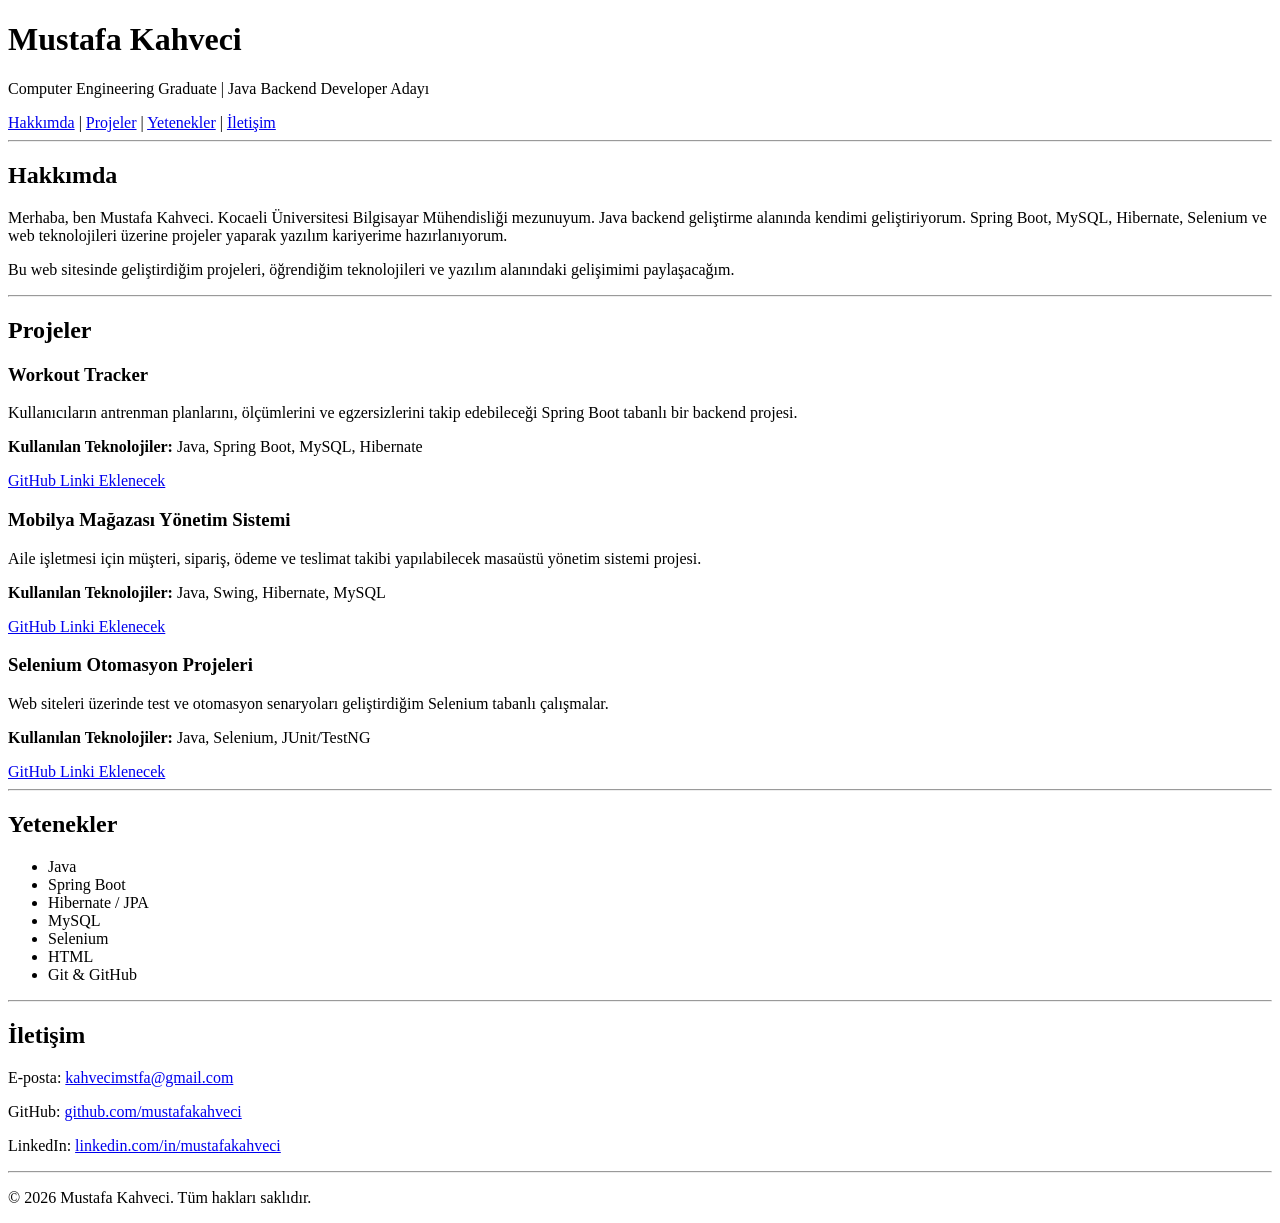
==== index.html @ 591e9c38 "file name edited" ====
<!DOCTYPE html>
<html lang="tr">
<head>
  <meta charset="UTF-8">
  <meta name="viewport" content="width=device-width, initial-scale=1.0">
  <title>Mustafa Kahveci | Portfolio</title>
</head>
<body>

  <header>
    <h1>Mustafa Kahveci</h1>
    <p>Computer Engineering Graduate | Java Backend Developer Adayı</p>

    <nav>
      <a href="#about">Hakkımda</a> |
      <a href="#projects">Projeler</a> |
      <a href="#skills">Yetenekler</a> |
      <a href="#contact">İletişim</a>
    </nav>
  </header>

  <hr>

  <main>

    <section id="about">
      <h2>Hakkımda</h2>
      <p>
        Merhaba, ben Mustafa Kahveci. Kocaeli Üniversitesi Bilgisayar Mühendisliği mezunuyum.
        Java backend geliştirme alanında kendimi geliştiriyorum. Spring Boot, MySQL, Hibernate,
        Selenium ve web teknolojileri üzerine projeler yaparak yazılım kariyerime hazırlanıyorum.
      </p>
      <p>
        Bu web sitesinde geliştirdiğim projeleri, öğrendiğim teknolojileri ve yazılım alanındaki
        gelişimimi paylaşacağım.
      </p>
    </section>

    <hr>

    <section id="projects">
      <h2>Projeler</h2>

      <article>
        <h3>Workout Tracker</h3>
        <p>
          Kullanıcıların antrenman planlarını, ölçümlerini ve egzersizlerini takip edebileceği
          Spring Boot tabanlı bir backend projesi.
        </p>
        <p><strong>Kullanılan Teknolojiler:</strong> Java, Spring Boot, MySQL, Hibernate</p>
        <a href="#" target="_blank">GitHub Linki Eklenecek</a>
      </article>

      <article>
        <h3>Mobilya Mağazası Yönetim Sistemi</h3>
        <p>
          Aile işletmesi için müşteri, sipariş, ödeme ve teslimat takibi yapılabilecek masaüstü
          yönetim sistemi projesi.
        </p>
        <p><strong>Kullanılan Teknolojiler:</strong> Java, Swing, Hibernate, MySQL</p>
        <a href="#" target="_blank">GitHub Linki Eklenecek</a>
      </article>

      <article>
        <h3>Selenium Otomasyon Projeleri</h3>
        <p>
          Web siteleri üzerinde test ve otomasyon senaryoları geliştirdiğim Selenium tabanlı çalışmalar.
        </p>
        <p><strong>Kullanılan Teknolojiler:</strong> Java, Selenium, JUnit/TestNG</p>
        <a href="#" target="_blank">GitHub Linki Eklenecek</a>
      </article>

    </section>

    <hr>

    <section id="skills">
      <h2>Yetenekler</h2>
      <ul>
        <li>Java</li>
        <li>Spring Boot</li>
        <li>Hibernate / JPA</li>
        <li>MySQL</li>
        <li>Selenium</li>
        <li>HTML</li>
        <li>Git & GitHub</li>
      </ul>
    </section>

    <hr>

    <section id="contact">
      <h2>İletişim</h2>
      <p>E-posta: <a href="kahvecimstfa@gmail.com">kahvecimstfa@gmail.com</a></p>
      <p>GitHub: <a href="https://github.com/mustafakahveci" target="_blank">github.com/mustafakahveci</a></p>
      <p>LinkedIn: <a href="https://www.linkedin.com/in/mustafakahveci" target="_blank">linkedin.com/in/mustafakahveci</a></p>
    </section>

  </main>

  <hr>

  <footer>
    <p>&copy; 2026 Mustafa Kahveci. Tüm hakları saklıdır.</p>
  </footer>

</body>
</html>
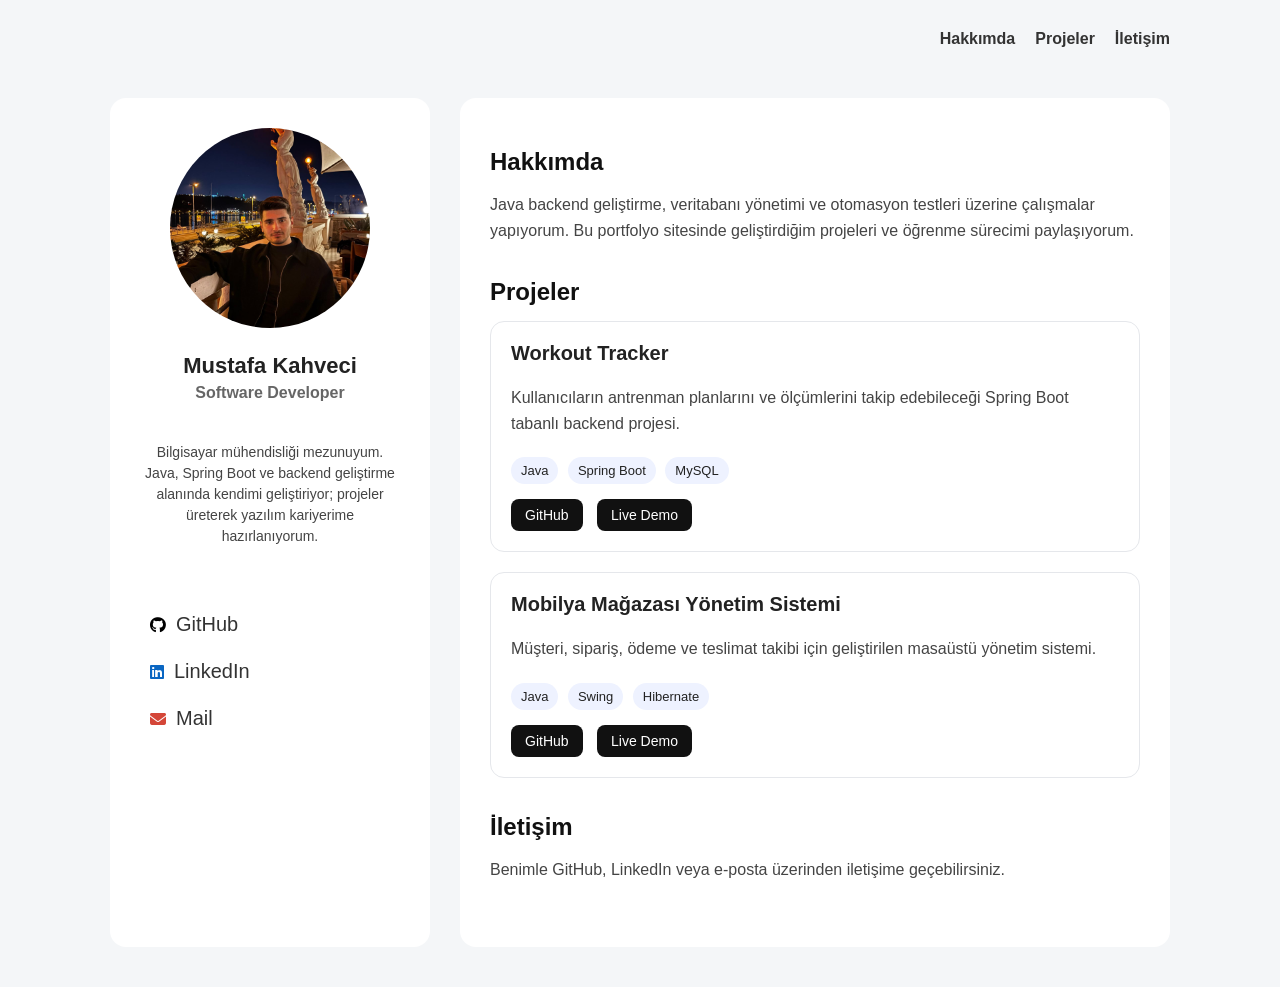
==== commit 98826521: "v2:added social links and project showcase" ====
--- a/index.html
+++ b/index.html
@@ -3,106 +3,97 @@
 <head>
   <meta charset="UTF-8">
   <meta name="viewport" content="width=device-width, initial-scale=1.0">
-  <title>Mustafa Kahveci | Portfolio</title>
+  <link rel="stylesheet" href="https://cdnjs.cloudflare.com/ajax/libs/font-awesome/6.5.0/css/all.min.css">
+  <link rel="stylesheet" href="style.css">
+  <title>Mustafa Kahveci</title>
 </head>
 <body>
 
-  <header>
-    <h1>Mustafa Kahveci</h1>
-    <p>Computer Engineering Graduate | Java Backend Developer Adayı</p>
+  <nav class="navbar">
+       <a href="#about">Hakkımda</a>
+       <a href="#projects">Projeler</a>
+       <a href="#contact">İletişim</a>
+  </nav>
 
-    <nav>
-      <a href="#about">Hakkımda</a> |
-      <a href="#projects">Projeler</a> |
-      <a href="#skills">Yetenekler</a> |
-      <a href="#contact">İletişim</a>
-    </nav>
-  </header>
+  <main class="container">
 
-  <hr>
+    <aside class="profile-card">
+      <img src="images/profile.jpg" alt="Mustafa Kahveci profil fotoğrafı">
 
-  <main>
+      <h1 >Mustafa Kahveci</h1>
+      <h2>Software Developer</h2>
 
-    <section id="about">
-      <h2>Hakkımda</h2>
       <p>
-        Merhaba, ben Mustafa Kahveci. Kocaeli Üniversitesi Bilgisayar Mühendisliği mezunuyum.
-        Java backend geliştirme alanında kendimi geliştiriyorum. Spring Boot, MySQL, Hibernate,
-        Selenium ve web teknolojileri üzerine projeler yaparak yazılım kariyerime hazırlanıyorum.
+        Bilgisayar mühendisliği mezunuyum. Java, Spring Boot ve backend geliştirme
+        alanında kendimi geliştiriyor; projeler üreterek yazılım kariyerime hazırlanıyorum.
       </p>
-      <p>
-        Bu web sitesinde geliştirdiğim projeleri, öğrendiğim teknolojileri ve yazılım alanındaki
-        gelişimimi paylaşacağım.
-      </p>
-    </section>
 
-    <hr>
+      <div class="social-links">
+        <a href="https://github.com/mustafakahveci" target="_blank">
+          <i class="fa-brands fa-github"></i>GitHub</a>
 
-    <section id="projects">
-      <h2>Projeler</h2>
+        <a href="https://www.linkedin.com/in/mustafakahveci/" target="_blank">
+          <i class="fa-brands fa-linkedin"></i>LinkedIn</a>
 
-      <article>
-        <h3>Workout Tracker</h3>
+        <a href="mailto:kahvecimstfa@gmail.com" target="_blank">
+          <i class="fa-solid fa-envelope"></i>Mail</a>
+      </div>
+    </aside>
+
+    <section class="content">
+
+      <section id="about">
+        <h2>Hakkımda</h2>
         <p>
-          Kullanıcıların antrenman planlarını, ölçümlerini ve egzersizlerini takip edebileceği
-          Spring Boot tabanlı bir backend projesi.
+          Java backend geliştirme, veritabanı yönetimi ve otomasyon testleri üzerine
+          çalışmalar yapıyorum. Bu portfolyo sitesinde geliştirdiğim projeleri ve
+          öğrenme sürecimi paylaşıyorum.
         </p>
-        <p><strong>Kullanılan Teknolojiler:</strong> Java, Spring Boot, MySQL, Hibernate</p>
-        <a href="#" target="_blank">GitHub Linki Eklenecek</a>
-      </article>
+      </section>
 
-      <article>
-        <h3>Mobilya Mağazası Yönetim Sistemi</h3>
-        <p>
-          Aile işletmesi için müşteri, sipariş, ödeme ve teslimat takibi yapılabilecek masaüstü
-          yönetim sistemi projesi.
-        </p>
-        <p><strong>Kullanılan Teknolojiler:</strong> Java, Swing, Hibernate, MySQL</p>
-        <a href="#" target="_blank">GitHub Linki Eklenecek</a>
-      </article>
+      <section id="projects">
+        <h2>Projeler</h2>
 
-      <article>
-        <h3>Selenium Otomasyon Projeleri</h3>
-        <p>
-          Web siteleri üzerinde test ve otomasyon senaryoları geliştirdiğim Selenium tabanlı çalışmalar.
-        </p>
-        <p><strong>Kullanılan Teknolojiler:</strong> Java, Selenium, JUnit/TestNG</p>
-        <a href="#" target="_blank">GitHub Linki Eklenecek</a>
-      </article>
+        <article class="project-card">
+          <h3>Workout Tracker</h3>
+          <p>
+            Kullanıcıların antrenman planlarını ve ölçümlerini takip edebileceği
+            Spring Boot tabanlı backend projesi.
+          </p>
+          <span>Java</span>
+          <span>Spring Boot</span>
+          <span>MySQL</span>
+          <div class="project-links">
+            <a href="#" target="_blank">GitHub</a>
+            <a href="#" target="_blank">Live Demo</a>
+          </div>
+        </article>
 
-    </section>
+        <article class="project-card">
+          <h3>Mobilya Mağazası Yönetim Sistemi</h3>
+          <p>
+            Müşteri, sipariş, ödeme ve teslimat takibi için geliştirilen masaüstü
+            yönetim sistemi.
+          </p>
+          <span>Java</span>
+          <span>Swing</span>
+          <span>Hibernate</span>
+          <div class="project-links">
+            <a href="#" target="_blank">GitHub</a>
+            <a href="#" target="_blank">Live Demo</a>
+          </div>
+        </article>
 
-    <hr>
+      </section>
 
-    <section id="skills">
-      <h2>Yetenekler</h2>
-      <ul>
-        <li>Java</li>
-        <li>Spring Boot</li>
-        <li>Hibernate / JPA</li>
-        <li>MySQL</li>
-        <li>Selenium</li>
-        <li>HTML</li>
-        <li>Git & GitHub</li>
-      </ul>
-    </section>
+      <section id="contact">
+        <h2>İletişim</h2>
+        <p>Benimle GitHub, LinkedIn veya e-posta üzerinden iletişime geçebilirsiniz.</p>
+      </section>
 
-    <hr>
-
-    <section id="contact">
-      <h2>İletişim</h2>
-      <p>E-posta: <a href="kahvecimstfa@gmail.com">kahvecimstfa@gmail.com</a></p>
-      <p>GitHub: <a href="https://github.com/mustafakahveci" target="_blank">github.com/mustafakahveci</a></p>
-      <p>LinkedIn: <a href="https://www.linkedin.com/in/mustafakahveci" target="_blank">linkedin.com/in/mustafakahveci</a></p>
     </section>
 
   </main>
 
-  <hr>
-
-  <footer>
-    <p>&copy; 2026 Mustafa Kahveci. Tüm hakları saklıdır.</p>
-  </footer>
-
 </body>
 </html>
--- a/style.css
+++ b/style.css
@@ -0,0 +1,220 @@
+* {
+  box-sizing: border-box;
+}
+
+html {
+  scroll-behavior: smooth;
+}
+
+body {
+  margin: 0;
+  font-family: Arial, sans-serif;
+  background-color: #f4f6f8;
+  color: #222;
+}
+
+.container {
+  max-width: 1100px;
+  margin: 20px auto;
+  padding: 20px;
+  display: flex;
+  gap: 30px;
+}
+
+.profile-card {
+  width: 320px;
+  background-color: white;
+  padding: 30px;
+  border-radius: 16px;
+  text-align: center;
+}
+
+.content {
+  flex: 1;
+  background-color: white;
+  padding: 30px;
+  border-radius: 16px;
+}
+
+.profile-card img {
+  width: 200px;
+  height: 200px;
+  border-radius: 50%;
+  object-fit: cover;
+  display: block;
+  margin: 0 auto 20px;
+}
+
+.profile-card h1 {
+  margin: 25px 0 5px;
+  font-size: 22px;
+}
+
+.profile-card h2 {
+  margin: 5px 0 15px;
+  font-size: 16px;
+  color: #666;
+}
+
+.profile-card p {
+  font-size: 14px;
+  line-height: 1.5;
+  color: #444;
+  margin-top: 40px;
+}
+
+.social-links {
+  margin-top: 60px;
+  display: flex;
+  flex-direction: column;
+  align-items: flex-start;
+}
+
+.social-links a {
+  text-decoration: none;
+  color: #333;
+  margin-bottom: 12px;
+  font-size: 20px;
+  display: flex;
+  align-items: center;
+  gap: 10px;
+  padding: 6px 10px;
+  border-radius: 8px;
+  transition: 0.2s;
+}
+
+.social-links a i {
+  font-size: 16px;
+}
+
+.social-links a:hover {
+  background-color: #f0f0f0;
+}
+
+.fa-github {
+  color: #000;
+}
+
+.fa-linkedin {
+  color: #0a66c2;
+}
+
+.fa-envelope {
+  color: #d44638;
+}
+
+.content section {
+  margin-bottom: 35px;
+}
+
+.content h2 {
+  font-size: 24px;
+  margin-bottom: 15px;
+  color: #111;
+}
+
+.content p {
+  line-height: 1.6;
+  color: #444;
+}
+
+.project-card {
+  border: 1px solid #e5e7eb;
+  padding: 20px;
+  border-radius: 14px;
+  margin-bottom: 20px;
+  background-color: #ffffff;
+  transition: 0.2s;
+}
+
+.project-card h3 {
+  margin-top: 0;
+  font-size: 20px;
+}
+
+.project-card span {
+  display: inline-block;
+  margin: 5px 5px 0 0;
+  padding: 6px 10px;
+  background-color: #eef2ff;
+  border-radius: 20px;
+  font-size: 13px;
+}
+
+.project-card:hover {
+  box-shadow: 0 8px 20px rgba(0, 0, 0, 0.08);
+  transform: translateY(-3px);
+  transition: 0.2s;
+}
+
+.project-links {
+  margin-top: 15px;
+}
+
+.project-links a {
+  display: inline-block;
+  margin-right: 10px;
+  padding: 8px 14px;
+  text-decoration: none;
+  border-radius: 8px;
+  font-size: 14px;
+  background-color: #111;
+  color: white;
+  transition: 0.2s;
+}
+
+.project-links a:hover {
+  background-color: #333;
+}
+
+.navbar {
+  max-width: 1100px;
+  margin: 20px auto;
+  padding: 10px 20px;
+  display: flex;
+  justify-content: flex-end;
+  gap: 20px;
+}
+
+.navbar a {
+  text-decoration: none;
+  color: #333;
+  font-weight: bold;
+}
+
+.navbar a:hover {
+  color: #000;
+}
+
+@media (max-width: 768px) {
+  .container {
+    flex-direction: column;
+    margin: 20px auto;
+    padding: 15px;
+  }
+
+  .profile-card {
+    width: 100%;
+  }
+
+  .content {
+    width: 100%;
+  }
+
+  .profile-card img {
+    width: 100px;
+    height: 100px;
+  }
+
+  .content h2 {
+    font-size: 22px;
+  }
+
+  .project-card h3 {
+    font-size: 18px;
+  }
+
+  .project-links a {
+    margin-bottom: 8px;
+  }
+}
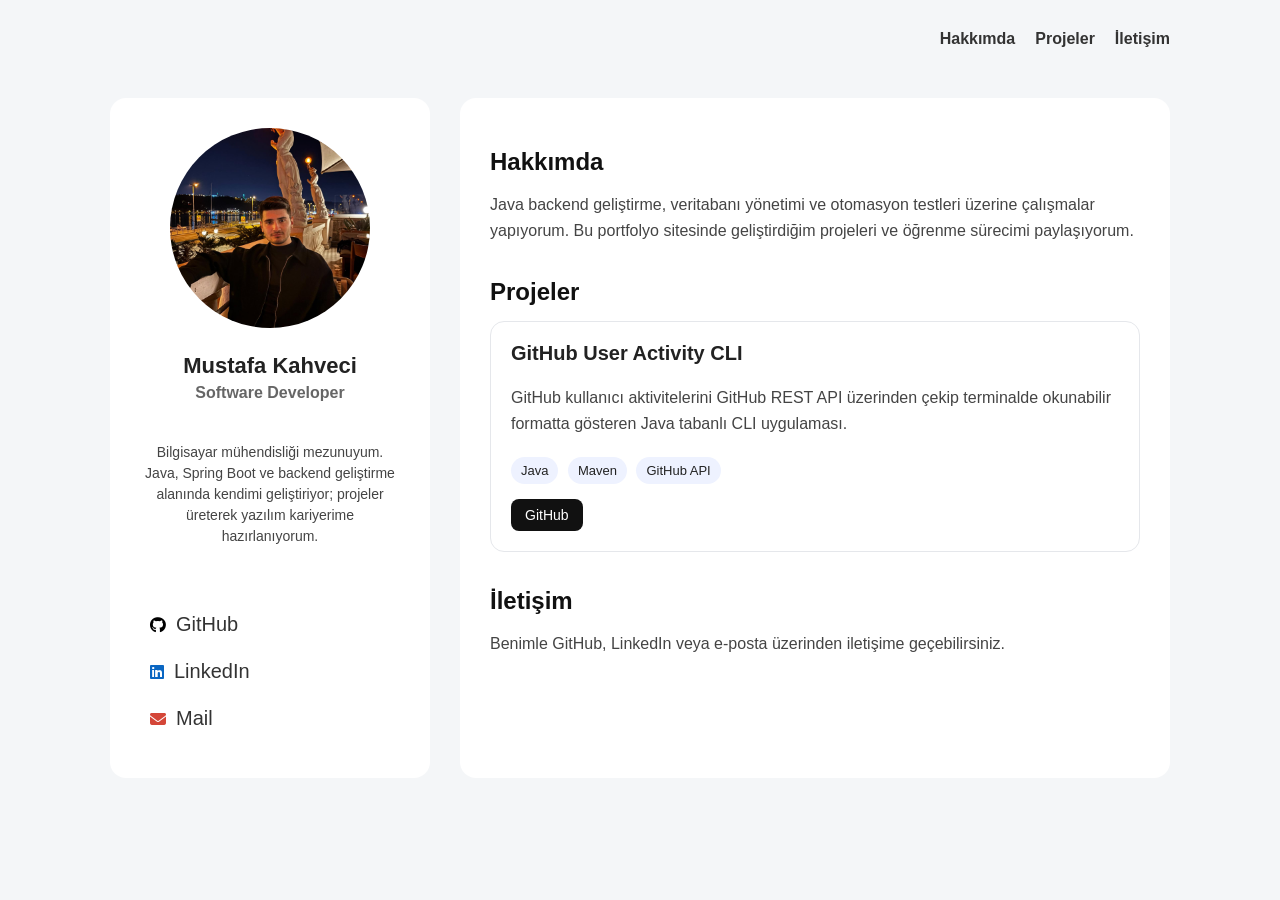
==== commit 9406d824: "a new project : github-user-activity" ====
--- a/index.html
+++ b/index.html
@@ -55,32 +55,20 @@
         <h2>Projeler</h2>
 
         <article class="project-card">
-          <h3>Workout Tracker</h3>
+          <h3>GitHub User Activity CLI</h3>
           <p>
-            Kullanıcıların antrenman planlarını ve ölçümlerini takip edebileceği
-            Spring Boot tabanlı backend projesi.
+            GitHub kullanıcı aktivitelerini GitHub REST API üzerinden çekip terminalde
+            okunabilir formatta gösteren Java tabanlı CLI uygulaması.
           </p>
+
           <span>Java</span>
-          <span>Spring Boot</span>
-          <span>MySQL</span>
+          <span>Maven</span>
+          <span>GitHub API</span>
+
           <div class="project-links">
-            <a href="#" target="_blank">GitHub</a>
-            <a href="#" target="_blank">Live Demo</a>
-          </div>
-        </article>
-
-        <article class="project-card">
-          <h3>Mobilya Mağazası Yönetim Sistemi</h3>
-          <p>
-            Müşteri, sipariş, ödeme ve teslimat takibi için geliştirilen masaüstü
-            yönetim sistemi.
-          </p>
-          <span>Java</span>
-          <span>Swing</span>
-          <span>Hibernate</span>
-          <div class="project-links">
-            <a href="#" target="_blank">GitHub</a>
-            <a href="#" target="_blank">Live Demo</a>
+            <a href="https://github.com/mustafakahveci/github-user-activity" target="_blank">
+              GitHub
+            </a>
           </div>
         </article>
 
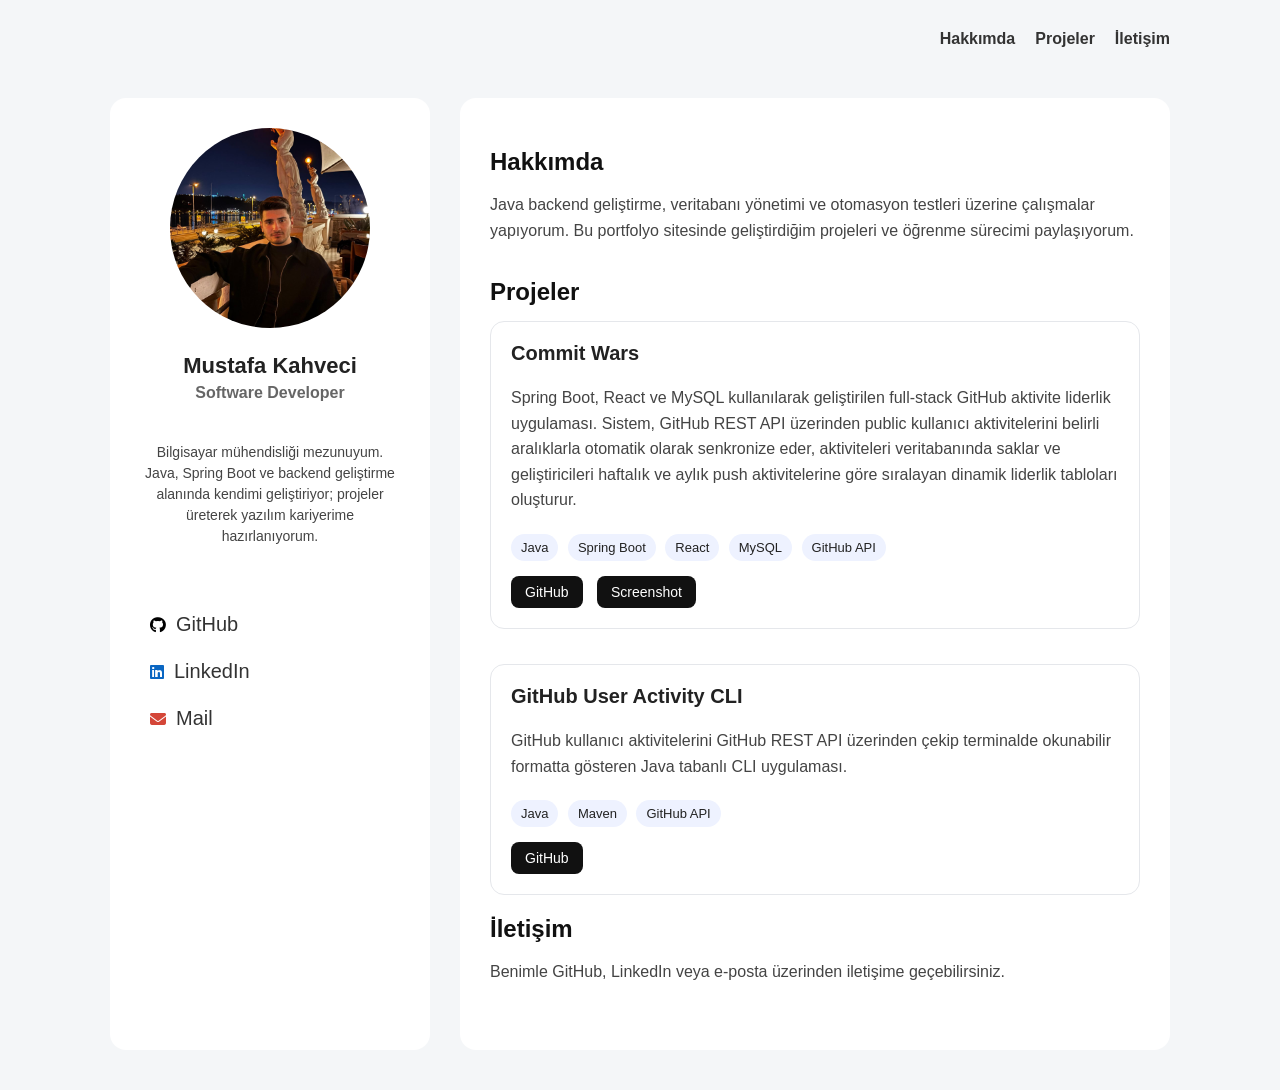
==== commit b71d1c6f: "added commit-wars project" ====
--- a/index.html
+++ b/index.html
@@ -54,6 +54,37 @@
       <section id="projects">
         <h2>Projeler</h2>
 
+
+        <article class="project-card">
+          <h3>Commit Wars</h3>
+          <p>
+            Spring Boot, React ve MySQL kullanılarak geliştirilen full-stack GitHub
+            aktivite liderlik uygulaması. Sistem, GitHub REST API üzerinden public
+            kullanıcı aktivitelerini belirli aralıklarla otomatik olarak senkronize eder,
+            aktiviteleri veritabanında saklar ve geliştiricileri haftalık ve aylık push
+            aktivitelerine göre sıralayan dinamik liderlik tabloları oluşturur.
+          </p>
+
+          <span>Java</span>
+          <span>Spring Boot</span>
+          <span>React</span>
+          <span>MySQL</span>
+          <span>GitHub API</span>
+
+          <div class="project-links">
+            <a href="https://github.com/mustafakahveci/commit-wars" target="_blank">
+              GitHub
+            </a>
+            <a href="images/commit-wars.png" target="_blank">
+              Screenshot
+            </a>
+          </div>
+        </article>
+
+      </section>
+
+
+
         <article class="project-card">
           <h3>GitHub User Activity CLI</h3>
           <p>
@@ -72,7 +103,6 @@
           </div>
         </article>
 
-      </section>
 
       <section id="contact">
         <h2>İletişim</h2>
